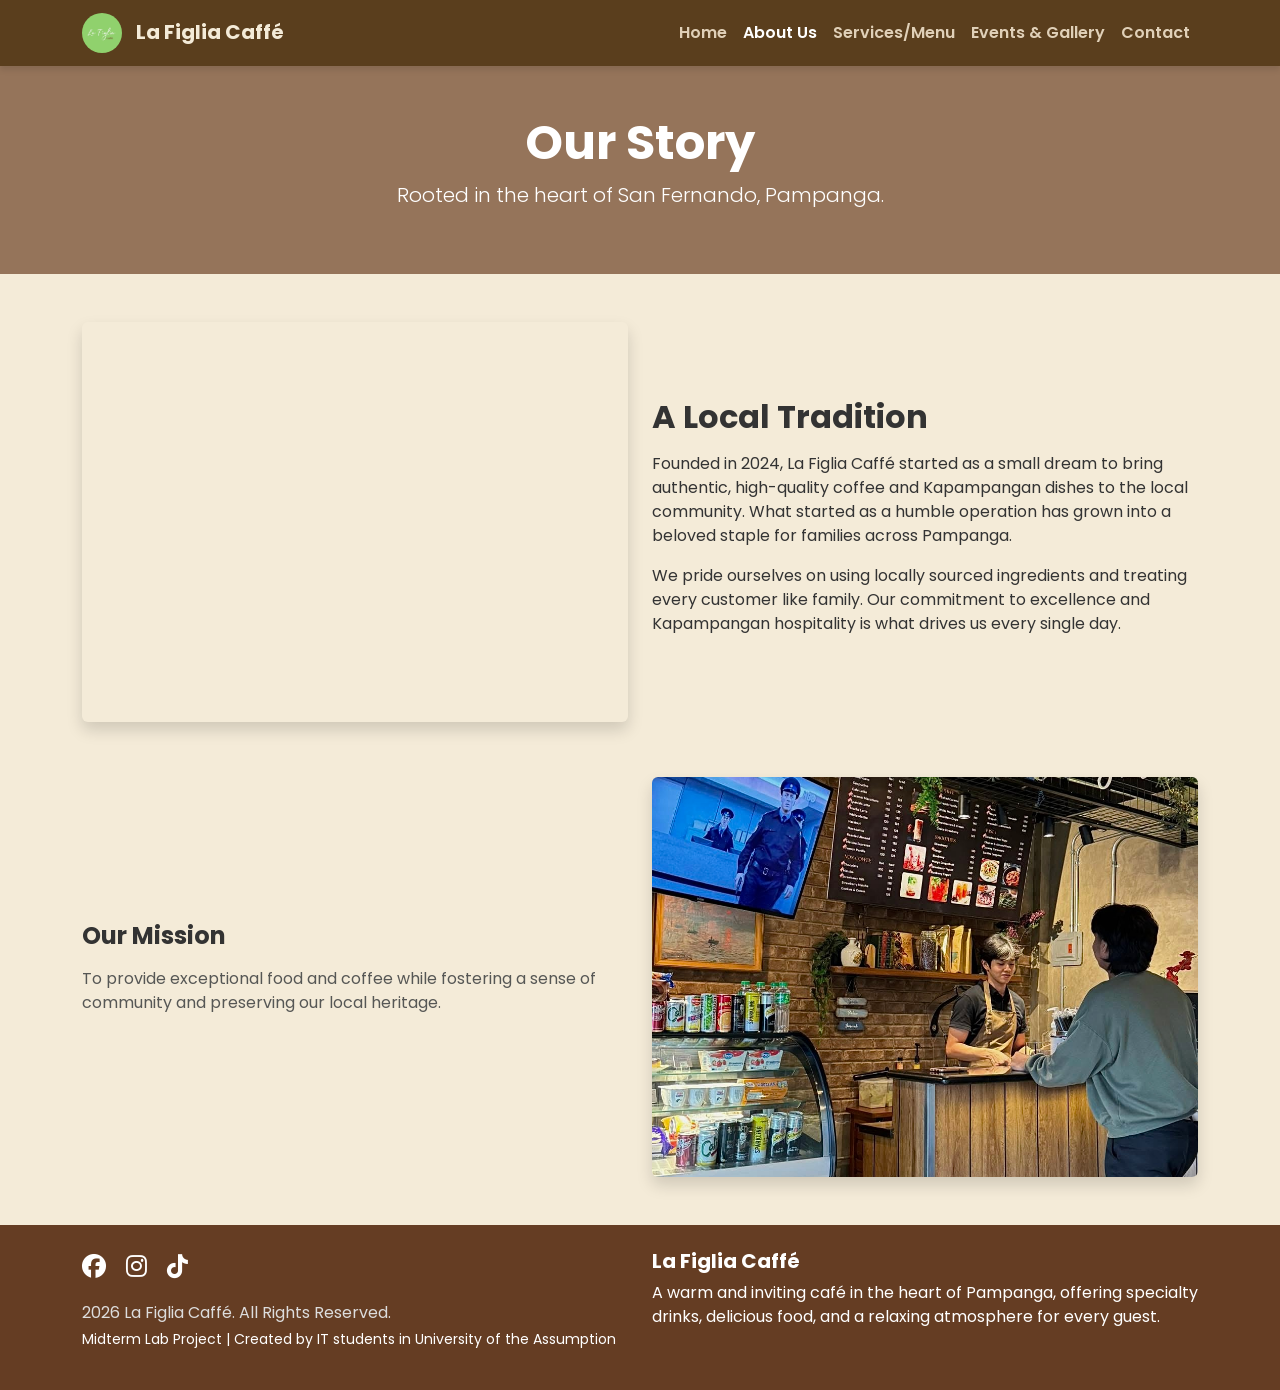
==== about.html @ 01972621 "first commit" ====
<!DOCTYPE html>

<html lang="en">

<head>

<link rel="stylesheet" href="https://cdnjs.cloudflare.com/ajax/libs/font-awesome/6.4.2/css/all.min.css">

<meta charset="UTF-8">

<meta name="viewport" content="width=device-width, initial-scale=1.0">

<title>About Us | La Figlia Caffé</title>

<link href="https://cdn.jsdelivr.net/npm/bootstrap@5.3.0/dist/css/bootstrap.min.css" rel="stylesheet">

<link rel="stylesheet" href="styles.css">

</head>

<body class></body>



<nav class="navbar navbar-expand-lg navbar-custom sticky-top">

<div class="container">

<a class="navbar-brand fw-bold" href="index.html"><img src="images/logo.jpg" alt="La Figlia Caffé Logo" style="height: 40px; width: 40px; border-radius: 50%; margin-right: 10px; object-fit: cover;"> La Figlia Caffé</a>

<button class="navbar-toggler" type="button" data-bs-toggle="collapse" data-bs-target="#navbarNav">

<span class="navbar-toggler-icon"></span>

</button>

<div class="collapse navbar-collapse justify-content-end" id="navbarNav">

<ul class="navbar-nav">

<li class="nav-item"><a class="nav-link" href="index.html">Home</a></li>

<li class="nav-item"><a class="nav-link active" href="about.html">About Us</a></li>

<li class="nav-item"><a class="nav-link" href="services.html">Services/Menu</a></li>

<li class="nav-item"><a class="nav-link" href="events.html">Events & Gallery</a></li>

<li class="nav-item"><a class="nav-link" href="contact.html">Contact</a></li>

</ul>

</div>

</div>

</nav>



<header class="bg-cafe-brown text-white text-center py-5">

<div class="container">

<h1 class="display-5 fw-bold">Our Story</h1>

<p class="lead">Rooted in the heart of San Fernando, Pampanga.</p>

</div>

</header>


    <section class="py-5">
        <div class="container">
            
            <div class="row align-items-center mb-5">
                <div class="col-md-6 mb-4 mb-md-0">
                    <video autoplay muted loop class="w-100 rounded shadow" style="height: 400px; object-fit: cover;">
                        <source src="images/VID.mp4" type="video/mp4">
                        Your browser does not support the video tag.
                    </video>
                </div>
                <div class="col-md-6">
                    <h2 class="fw-bold mb-3">A Local Tradition</h2>
                    <p>Founded in 2024, La Figlia Caffé started as a small dream to bring authentic, high-quality coffee and Kapampangan dishes to the local community. What started as a humble operation has grown into a beloved staple for families across Pampanga.</p>
                    <p>We pride ourselves on using locally sourced ingredients and treating every customer like family. Our commitment to excellence and Kapampangan hospitality is what drives us every single day.</p>
                </div>
            </div>

            <div class="row align-items-center">
                <div class="col-md-6 order-2 order-md-1">
                    <h4 class="fw-bold mb-3">Our Mission</h4>
                    <p class="text-muted">To provide exceptional food and coffee while fostering a sense of community and preserving our local heritage.</p>
                </div>
                <div class="col-md-6 order-1 order-md-2 mb-4 mb-md-0 text-center">
                    <img src="images/cafe-interior.jpg" alt="Inside La Figlia Caffé" class="img-fluid rounded shadow w-100" style="height: 400px; object-fit: cover;">
                </div>
            </div>

        </div>
    </section>


<footer class="footer-custom py-4">

<div class="container">

<div class="row">

<div class="col-md-6">

<div class="mb-3">

    <a href="https://web.facebook.com/profile.php?id=100064023850312" target="_blank" class="text-white me-3" style="font-size: 1.5rem;"><i class="fab fa-facebook"></i></a>
    <a href="https://www.instagram.com/lafigliacaffe?igsh=OGhwcjQxeGR0eXFm" target="_blank" class="text-white me-3" style="font-size: 1.5rem;"><i class="fab fa-instagram"></i></a>
    <a href="https://www.tiktok.com/@benseangwyn2512" target="_blank" class="text-white" style="font-size: 1.5rem;"><i class="fab fa-tiktok"></i></a>
</div>

<p class="mb-1"> 2026 La Figlia Caffé. All Rights Reserved.</p>

<p class="small text-white">Midterm Lab Project | Created by IT students in University of the Assumption</p>

</div>

<div class="col-md-6">

<h5 class="text-white fw-bold">La Figlia Caffé</h5>

<p class="text-white">A warm and inviting café in the heart of Pampanga, offering specialty drinks, delicious food, and a relaxing atmosphere for every guest.</p>

</div>

</div>

</div>

</div>

</footer>



<script src="https://cdn.jsdelivr.net/npm/bootstrap@5.3.0/dist/js/bootstrap.bundle.min.js"></script>

</body>

</html>
---- styles.css ----
@import url('https://fonts.googleapis.com/css2?family=Poppins:wght@300;400;600;700&display=swap');

/* Overall Website Background */
body {
    font-family: 'Poppins', sans-serif;
    color: #333;
    background-color: #f4ebd8; /* Soft cream brown */
}

/* Navbar Styles */
.navbar-custom {
    background-color: #5a3e1d; /* Rich coffee brown */
    box-shadow: 0 4px 6px rgba(0,0,0,0.1);
}
.navbar-custom .navbar-brand {
    color: #f4ebd8 !important; /* Cream color for the logo text */
}
.navbar-custom .navbar-brand:hover {
    color: #ffffff !important;
}
.navbar-custom .nav-link {
    font-weight: 600;
    color: #e0d0b8 !important; /* Light tan/cream for links */
    transition: color 0.3s ease;
}
.navbar-custom .nav-link:hover,
.navbar-custom .nav-link.active {
    color: #ffffff !important; /* Pure white when hovering or active */
}

/* Hero Section */
/* Hero Section */
.hero-section {
    height: 60vh;         /* Forces the height to 60% of the screen */
    min-height: 400px;    /* Prevents it from getting too small on phones */
    overflow: hidden;     /* Keeps the images contained */
    background-size: cover;
    display: flex;
    align-items: center;
    text-align: left; 
    color:  #ffffff;
}

.hero-content {
    text-shadow: 2px 2px 4px rgba(0, 0, 0, 0.3);
}

.hero-content h1 {
    font-weight: 700;
    font-size: 3.5rem;
    animation: fadeIn 1.5s ease-in-out;
}

@keyframes fadeIn {
    from { opacity: 0; transform: translateY(20px); }
    to { opacity: 1; transform: translateY(0); }
}

.custom-card {
    transition: transform 0.3s ease, box-shadow 0.3s ease;
    border: none;
    box-shadow: 0 4px 8px rgba(0,0,0,0.1);
}
.custom-card:hover {
    transform: translateY(-10px);
    box-shadow: 0 12px 20px rgba(0,0,0,0.15);
}

.footer-custom {
    background-color: #653d23;
    color: #ddd;
    padding: 40px 0 20px;
}

.custom-menu-tabs .nav-link {
    color: #333;
    font-weight: 600;
    margin: 0 5px;
    border-radius: 50px;
    padding: 10px 25px;
    transition: all 0.3s ease;
}

.custom-menu-tabs .nav-link:hover {
    background-color: #f8f9fa; 
}

.custom-menu-tabs .nav-link.active {
    background-color: #805d31; 
    color: white;
}

.about-img {
    height: 400px; 
    width: 100%;
    object-fit: cover; 
    object-position: center; 
}

/* Custom Styles for the FAQ Accordion */
#faqAccordion .accordion-item {
    background-color: #8b622e; /* Lighter brown for the answer area */
    border: 1px solid #432e15;
    color: #ffffff;
}

#faqAccordion .accordion-button {
    background-color: #5a3e1d; /* Darker brown for the question */
    color: #ffffff;
}

#faqAccordion .accordion-button:not(.collapsed) {
    background-color: #432e15; /* Even darker when clicked/open */
    color: #ffffff;
    box-shadow: none;
}

#faqAccordion .accordion-button:focus {
    border-color: #8b622e;
    box-shadow: 0 0 0 0.25rem rgba(113, 78, 36, 0.5);
}

/* Make the dropdown arrow white so it's visible on dark brown */
#faqAccordion .accordion-button::after {
    filter: brightness(0) invert(1);
}



.bg-cafe-brown {
    background-color: #95745a 
}

header{
    background-color: #8b622e;
}


section {
    background-color: #f4ebd8;
}
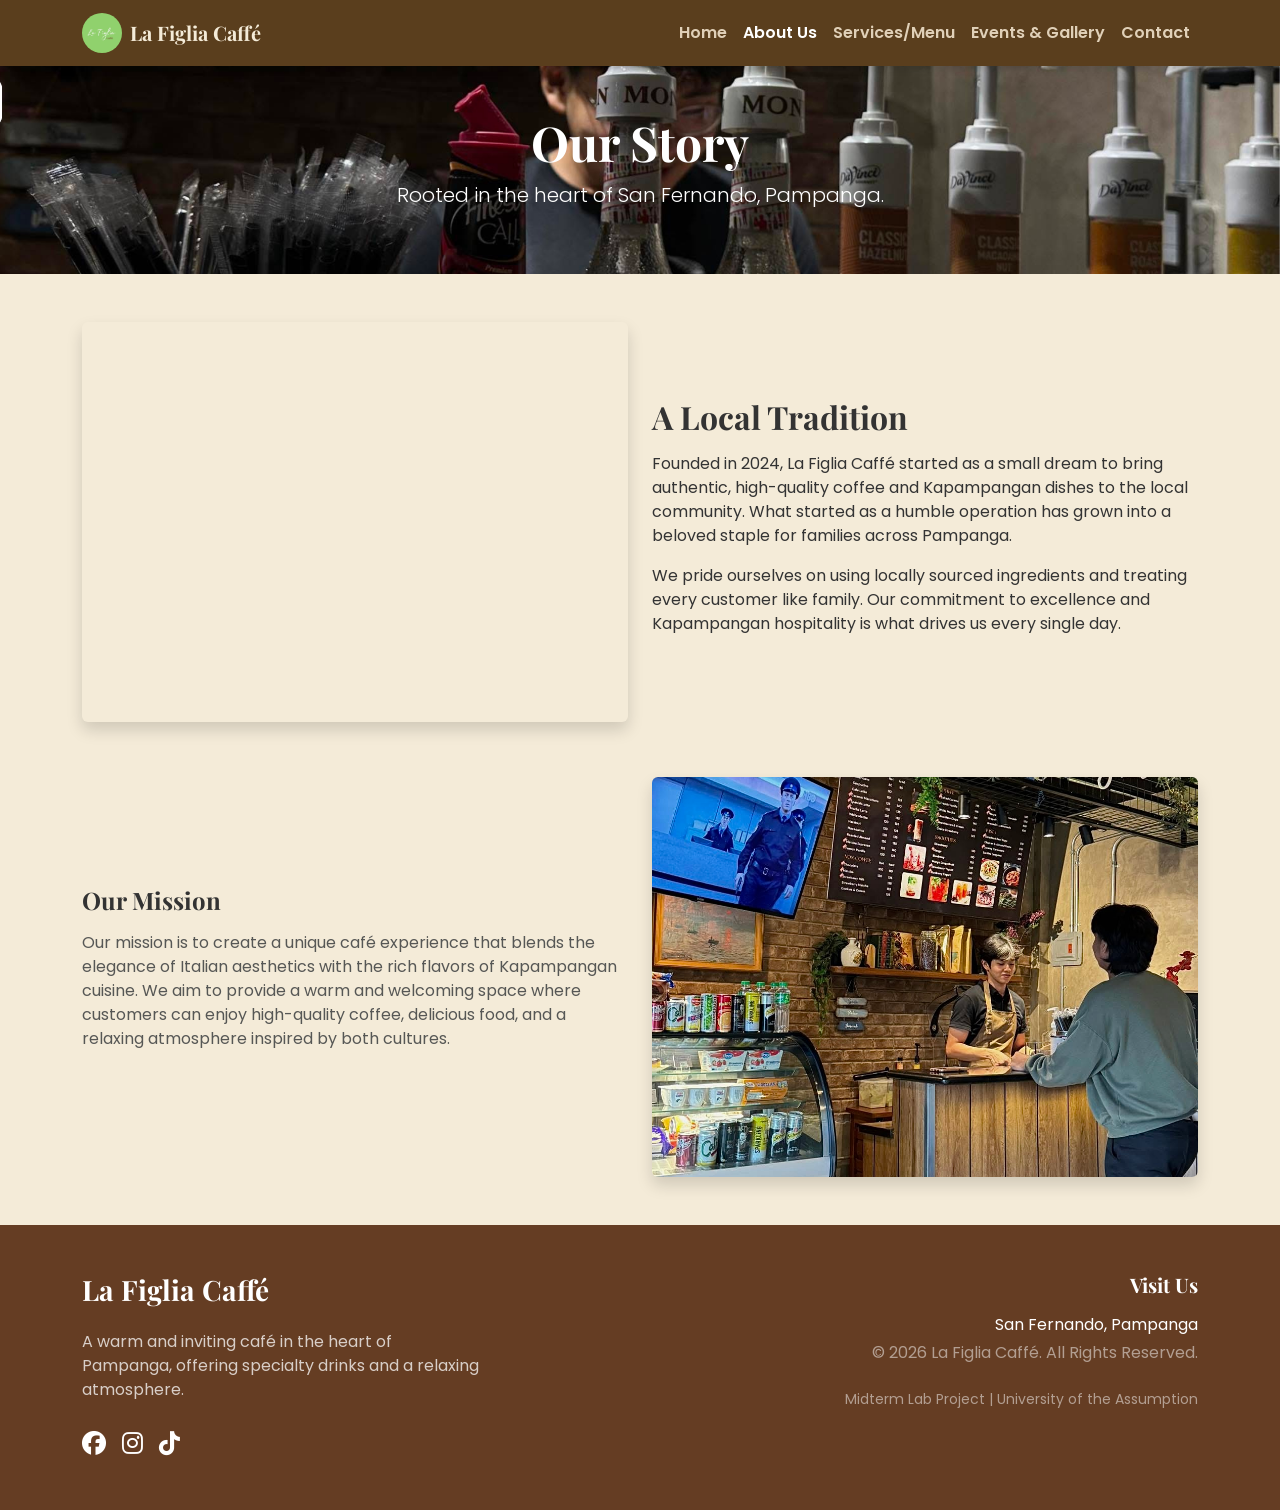
==== commit 61b9ec21: "Deployment" ====
--- a/about.html
+++ b/about.html
@@ -23,10 +23,9 @@
 
 
 <nav class="navbar navbar-expand-lg navbar-custom sticky-top">
-
 <div class="container">
 
-<a class="navbar-brand fw-bold" href="index.html"><img src="images/logo.jpg" alt="La Figlia Caffé Logo" style="height: 40px; width: 40px; border-radius: 50%; margin-right: 10px; object-fit: cover;"> La Figlia Caffé</a>
+<a class="navbar-brand fw-bold" href="index.html" style="display: flex; align-items: center;"><img src="images/logo.jpg" alt="La Figlia Caffé Logo" style="height: 40px; width: 40px; border-radius: 50%; margin-right: 8px; object-fit: cover;"> La Figlia Caffé</a>
 
 <button class="navbar-toggler" type="button" data-bs-toggle="collapse" data-bs-target="#navbarNav">
 
@@ -58,9 +57,11 @@
 
 
 
-<header class="bg-cafe-brown text-white text-center py-5">
+<header class="text-white text-center py-5" style="background-image: url('images/headerpic.png'); background-size: cover; background-position: center; position: relative;">
 
-<div class="container">
+<div style="position: absolute; top: 0; left: 0; width: 100%; height: 100%;"></div>
+
+<div class="container" style="position: relative; z-index: 1;">
 
 <h1 class="display-5 fw-bold">Our Story</h1>
 
@@ -91,8 +92,9 @@
             <div class="row align-items-center">
                 <div class="col-md-6 order-2 order-md-1">
                     <h4 class="fw-bold mb-3">Our Mission</h4>
-                    <p class="text-muted">To provide exceptional food and coffee while fostering a sense of community and preserving our local heritage.</p>
+                    <p class="text-muted">Our mission is to create a unique café experience that blends the elegance of Italian aesthetics with the rich flavors of Kapampangan cuisine. We aim to provide a warm and welcoming space where customers can enjoy high-quality coffee, delicious food, and a relaxing atmosphere inspired by both cultures.</p>
                 </div>
+             
                 <div class="col-md-6 order-1 order-md-2 mb-4 mb-md-0 text-center">
                     <img src="images/cafe-interior.jpg" alt="Inside La Figlia Caffé" class="img-fluid rounded shadow w-100" style="height: 400px; object-fit: cover;">
                 </div>
@@ -100,38 +102,27 @@
 
         </div>
     </section>
-
-
-<footer class="footer-custom py-4">
-
-<div class="container">
-
-<div class="row">
-
-<div class="col-md-6">
-
-<div class="mb-3">
-
-    <a href="https://web.facebook.com/profile.php?id=100064023850312" target="_blank" class="text-white me-3" style="font-size: 1.5rem;"><i class="fab fa-facebook"></i></a>
-    <a href="https://www.instagram.com/lafigliacaffe?igsh=OGhwcjQxeGR0eXFm" target="_blank" class="text-white me-3" style="font-size: 1.5rem;"><i class="fab fa-instagram"></i></a>
-    <a href="https://www.tiktok.com/@benseangwyn2512" target="_blank" class="text-white" style="font-size: 1.5rem;"><i class="fab fa-tiktok"></i></a>
-</div>
-
-<p class="mb-1"> 2026 La Figlia Caffé. All Rights Reserved.</p>
-
-<p class="small text-white">Midterm Lab Project | Created by IT students in University of the Assumption</p>
-
-</div>
-
-<div class="col-md-6">
-
-<h5 class="text-white fw-bold">La Figlia Caffé</h5>
-
-<p class="text-white">A warm and inviting café in the heart of Pampanga, offering specialty drinks, delicious food, and a relaxing atmosphere for every guest.</p>
-
-</div>
-
-</div>
+    <footer class="footer-custom py-5 text-white">
+    <div class="container">
+        <div class="row gy-4">
+            <div class="col-md-6">
+                <h3 class="fw-bold mb-4">La Figlia Caffé</h3>
+                <p class="opacity-75 mb-4" style="max-width: 400px;">A warm and inviting café in the heart of Pampanga, offering specialty drinks and a relaxing atmosphere.</p>
+                <div class="d-flex gap-3">
+                    <a href="https://web.facebook.com/profile.php?id=100064023850312" target="_blank" class="text-white fs-4"><i class="fab fa-facebook"></i></a>
+                    <a href="https://www.instagram.com/lafigliacaffe?igsh=OGhwcjQxeGR0eXFm" target="_blank" class="text-white fs-4"><i class="fab fa-instagram"></i></a>
+                    <a href="https://www.tiktok.com/@benseangwyn2512" target="_blank" class="text-white fs-4"><i class="fab fa-tiktok"></i></a>
+                </div>
+            </div>
+            <div class="col-md-6 text-md-end">
+                <h5 class="fw-bold mb-3">Visit Us</h5>
+                <p class="mb-1">San Fernando, Pampanga</p>
+                <p class="mb-4 text-white-50">© 2026 La Figlia Caffé. All Rights Reserved.</p>
+                <p class="small text-white-50">Midterm Lab Project | University of the Assumption</p>
+            </div>
+        </div>
+    </div>
+</footer>
 
 </div>
 
--- a/styles.css
+++ b/styles.css
@@ -1,4 +1,4 @@
-@import url('https://fonts.googleapis.com/css2?family=Poppins:wght@300;400;600;700&display=swap');
+@import url('https://fonts.googleapis.com/css2?family=Playfair+Display:wght@600;700&family=Poppins:wght@300;400;600;700&display=swap');
 
 /* Overall Website Background */
 body {
@@ -7,38 +7,42 @@
     background-color: #f4ebd8; /* Soft cream brown */
 }
 
+/* Typography */
+h1, h2, h3, h4, h5, h6, .navbar-brand {
+    font-family: 'Playfair Display', serif;
+}
+
 /* Navbar Styles */
 .navbar-custom {
     background-color: #5a3e1d; /* Rich coffee brown */
     box-shadow: 0 4px 6px rgba(0,0,0,0.1);
 }
 .navbar-custom .navbar-brand {
-    color: #f4ebd8 !important; /* Cream color for the logo text */
+    color: #f4ebd8 !important;
 }
 .navbar-custom .navbar-brand:hover {
     color: #ffffff !important;
 }
 .navbar-custom .nav-link {
     font-weight: 600;
-    color: #e0d0b8 !important; /* Light tan/cream for links */
+    color: #e0d0b8 !important;
     transition: color 0.3s ease;
 }
 .navbar-custom .nav-link:hover,
 .navbar-custom .nav-link.active {
-    color: #ffffff !important; /* Pure white when hovering or active */
+    color: #ffffff !important;
 }
 
 /* Hero Section */
-/* Hero Section */
 .hero-section {
-    height: 60vh;         /* Forces the height to 60% of the screen */
-    min-height: 400px;    /* Prevents it from getting too small on phones */
-    overflow: hidden;     /* Keeps the images contained */
+    height: 60vh;
+    min-height: 400px;
+    overflow: hidden;
     background-size: cover;
     display: flex;
     align-items: center;
-    text-align: left; 
-    color:  #ffffff;
+    text-align: left;
+    color: #ffffff;
 }
 
 .hero-content {
@@ -56,6 +60,21 @@
     to { opacity: 1; transform: translateY(0); }
 }
 
+/* Cards & Testimonials */
+.testimonial-card-style {
+    border-radius: 10px;
+    overflow: hidden;
+    transition: transform 0.3s ease;
+}
+.testimonial-card-style:hover {
+    transform: translateY(-5px);
+}
+.testimonial-img {
+    width: 100%;
+    height: 180px;
+    object-fit: cover;
+}
+
 .custom-card {
     transition: transform 0.3s ease, box-shadow 0.3s ease;
     border: none;
@@ -66,12 +85,7 @@
     box-shadow: 0 12px 20px rgba(0,0,0,0.15);
 }
 
-.footer-custom {
-    background-color: #653d23;
-    color: #ddd;
-    padding: 40px 0 20px;
-}
-
+/* Menu Page Styles */
 .custom-menu-tabs .nav-link {
     color: #333;
     font-weight: 600;
@@ -80,62 +94,89 @@
     padding: 10px 25px;
     transition: all 0.3s ease;
 }
-
-.custom-menu-tabs .nav-link:hover {
-    background-color: #f8f9fa; 
-}
-
 .custom-menu-tabs .nav-link.active {
-    background-color: #805d31; 
+    background-color: #805d31;
     color: white;
 }
 
-.about-img {
-    height: 400px; 
-    width: 100%;
-    object-fit: cover; 
-    object-position: center; 
+/* FAQ Accordion Styling - FIXED & CLEANED */
+.accordion-item {
+    background-color: transparent !important;
+    border: none !important;
+    margin-bottom: 10px;
 }
 
-/* Custom Styles for the FAQ Accordion */
-#faqAccordion .accordion-item {
-    background-color: #8b622e; /* Lighter brown for the answer area */
-    border: 1px solid #432e15;
-    color: #ffffff;
+.accordion-button {
+    background-color: #432e15 !important; /* Cream when closed */
+    color: #ddb789 !important; /* Brown text */
+    font-weight: bold;
+    border: 1px solid #432e15 !important;
+    border-radius: 5px !important;
 }
 
-#faqAccordion .accordion-button {
-    background-color: #5a3e1d; /* Darker brown for the question */
-    color: #ffffff;
+/* When the FAQ is OPEN */
+.accordion-button:not(.collapsed) {
+    background-color: #f4ebd8 !important; /* Brown when open */
+    color: #80602d !important; /* White text */
+    box-shadow: none !important;
 }
 
-#faqAccordion .accordion-button:not(.collapsed) {
-    background-color: #432e15; /* Even darker when clicked/open */
-    color: #ffffff;
-    box-shadow: none;
+/* Removes the blue/white highlight on mobile tap */
+.accordion-button:focus {
+    box-shadow: none !important;
+    outline: none !important;
 }
 
-#faqAccordion .accordion-button:focus {
-    border-color: #8b622e;
-    box-shadow: 0 0 0 0.25rem rgba(113, 78, 36, 0.5);
-}
-
-/* Make the dropdown arrow white so it's visible on dark brown */
-#faqAccordion .accordion-button::after {
+/* Changes the little arrow color to white when open */
+.accordion-button:not(.collapsed)::after {
     filter: brightness(0) invert(1);
 }
 
-
-
-.bg-cafe-brown {
-    background-color: #95745a 
+.accordion-body {
+    padding: 20px;
+    background-color: rgba(255, 255, 255, 0.05);
+    border-radius: 0 0 5px 5px;
 }
 
-header{
-    background-color: #8b622e;
+/* Footer */
+.footer-custom {
+    background-color: #653d23;
+    color: #ddd;
+    padding: 40px 0 20px;
 }
 
+/* Helper Classes */
+.bg-cafe-brown { background-color: #6d4d35; }
 
-section {
-    background-color: #f4ebd8;
+/* Responsive Media Query */
+/* Mobile Optimization */
+@media (max-width: 768px) {
+    /* Shrinks the "Welcome to La Figlia Caffé" text */
+    .hero-content h1 {
+        font-size: 2rem !important; /* Smaller size for mobile */
+        line-height: 1.2;
+    }
+
+    /* Shrinks the sub-text below the title */
+    .hero-content p.lead {
+        font-size: 1rem !important;
+        margin-top: 10px;
+    }
+
+    /* Adjusts the button size so it fits better */
+    .hero-content .btn-lg {
+        padding: 10px 30px !important;
+        font-size: 0.9rem !important;
+    }
+}
+
+/* New class for the subtle grid background pattern */
+.grid-pattern-overlay {
+    /* Use 'linear-gradient' to overlay the color and the image at the same time */
+    background: 
+        linear-gradient(rgba(108, 82, 51, 0.9), rgba(108, 82, 51, 0.9)), 
+        url('images/grid-bg.png');
+    
+    background-repeat: repeat;
+    background-size: 100px; /* Adjust this to make the grid squares bigger or smaller */
 }
